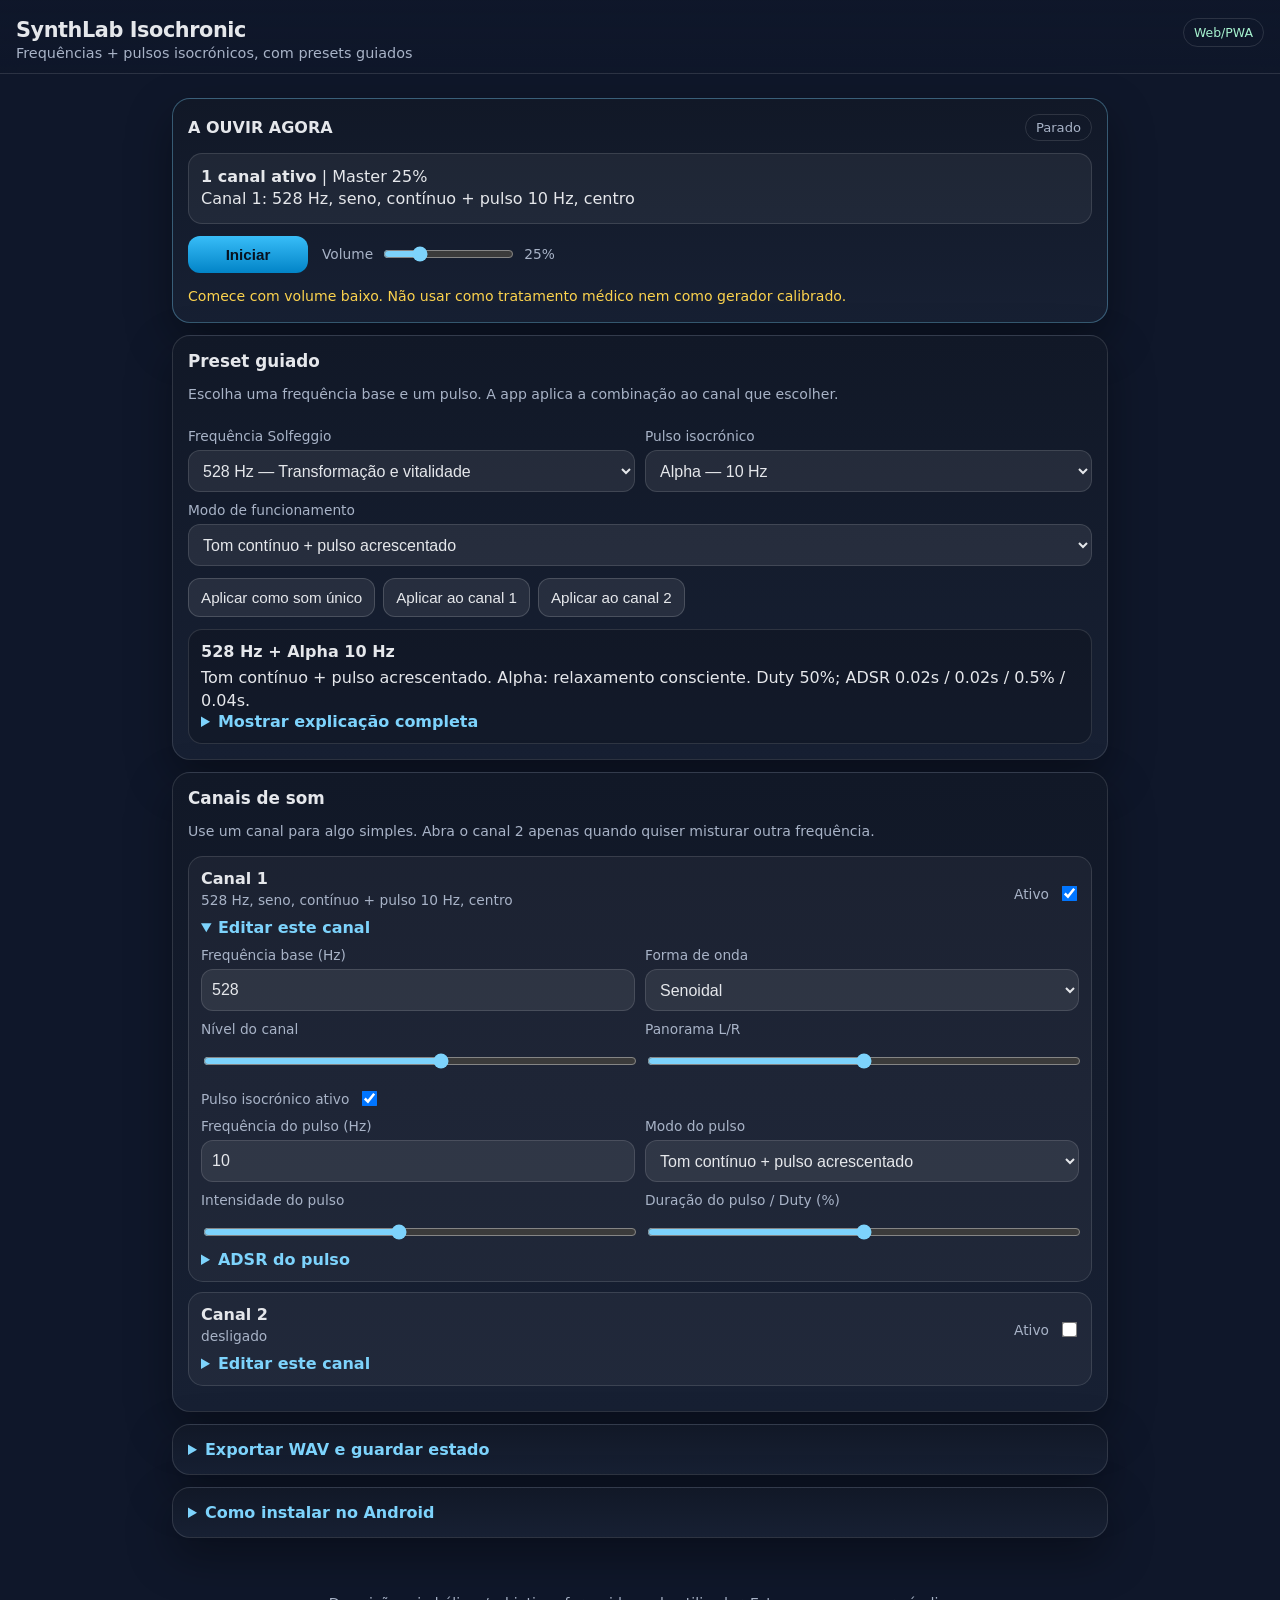
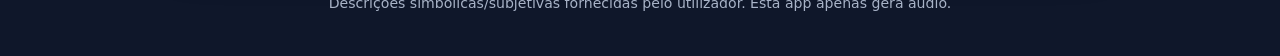
==== SynthLab_Isochronic_PWA_Android_v2/SynthLab_Isochronic_PWA_Android_v2/index.html @ c51f421e "Add files via upload synth1" ====
<!doctype html>
<html lang="pt-PT">
<head>
  <meta charset="utf-8" />
  <meta name="viewport" content="width=device-width, initial-scale=1, viewport-fit=cover" />
  <meta name="theme-color" content="#111827" />
  <meta name="description" content="SynthLab Isochronic PWA v2: gerador leve de frequências, pulsos isocrónicos e presets Solfeggio para Android/Chrome." />
  <link rel="manifest" href="manifest.json" />
  <link rel="icon" href="icons/icon.svg" type="image/svg+xml" />
  <link rel="apple-touch-icon" href="icons/icon-192.png" />
  <title>SynthLab Isochronic</title>
  <link rel="stylesheet" href="style.css" />
</head>
<body>
  <header class="app-header">
    <div>
      <h1>SynthLab Isochronic</h1>
      <p class="subtitle">Frequências + pulsos isocrónicos, com presets guiados</p>
    </div>
    <span class="pill" id="installState">Web/PWA</span>
  </header>

  <main>
    <section class="status-card" aria-live="polite">
      <div class="status-topline">
        <strong>A OUVIR AGORA</strong>
        <span id="engineState" class="state-off">Parado</span>
      </div>
      <div id="nowSummary" class="now-summary">Nenhum som ativo.</div>
      <div class="main-controls">
        <button id="playStop" class="primary">Iniciar</button>
        <label class="inline-control">Volume
          <input id="masterVolume" type="range" min="0" max="100" value="25" />
          <span id="masterLabel">25%</span>
        </label>
      </div>
      <p class="safety-note">Comece com volume baixo. Não usar como tratamento médico nem como gerador calibrado.</p>
    </section>

    <section class="card">
      <h2>Preset guiado</h2>
      <p class="hint">Escolha uma frequência base e um pulso. A app aplica a combinação ao canal que escolher.</p>
      <div class="grid two">
        <label>Frequência Solfeggio
          <select id="baseSelect"></select>
        </label>
        <label>Pulso isocrónico
          <select id="pulseSelect"></select>
        </label>
      </div>
      <label>Modo de funcionamento
        <select id="modeSelect">
          <option value="continuous_plus_pulse">Tom contínuo + pulso acrescentado</option>
          <option value="pulse_base">Pulsar o tom base</option>
        </select>
      </label>
      <div class="button-row">
        <button id="applySingle">Aplicar como som único</button>
        <button id="applyCh1">Aplicar ao canal 1</button>
        <button id="applyCh2">Aplicar ao canal 2</button>
      </div>
      <div class="explain-box">
        <div id="presetTitle" class="preset-title"></div>
        <div id="presetShort" class="preset-short"></div>
        <details>
          <summary>Mostrar explicação completa</summary>
          <p id="presetFull"></p>
        </details>
      </div>
    </section>

    <section class="card">
      <h2>Canais de som</h2>
      <p class="hint">Use um canal para algo simples. Abra o canal 2 apenas quando quiser misturar outra frequência.</p>
      <div id="channels"></div>
    </section>

    <details class="card details-card">
      <summary>Exportar WAV e guardar estado</summary>
      <div class="grid two padded-top">
        <label>Duração WAV (s)
          <input id="wavDuration" type="number" min="1" max="600" step="1" value="30" />
        </label>
        <label>Nome do ficheiro
          <input id="wavName" type="text" value="synthlab_isochronic.wav" />
        </label>
      </div>
      <div class="button-row">
        <button id="exportWav">Exportar WAV</button>
        <button id="saveState">Guardar estado</button>
        <button id="loadState">Carregar estado</button>
      </div>
      <p class="hint">A exportação em telemóveis pode demorar alguns segundos. Para ficheiros longos, use durações moderadas.</p>
    </details>

    <details class="card details-card">
      <summary>Como instalar no Android</summary>
      <ol>
        <li>Aloje estes ficheiros num endereço HTTPS, por exemplo GitHub Pages.</li>
        <li>Abra o link no Chrome do Android.</li>
        <li>Menu ⋮ → <strong>Adicionar ao ecrã principal</strong>.</li>
        <li>Depois de abrir uma vez, a app pode funcionar offline.</li>
      </ol>
      <p class="hint">Abrir só o ficheiro <code>index.html</code> pode tocar som, mas normalmente não ativa PWA/offline completo.</p>
    </details>
  </main>

  <footer>
    <p>Descrições simbólicas/subjetivas fornecidas pelo utilizador. Esta app apenas gera áudio.</p>
  </footer>

  <script src="presets.js"></script>
  <script src="app.js"></script>
</body>
</html>
---- SynthLab_Isochronic_PWA_Android_v2/SynthLab_Isochronic_PWA_Android_v2/style.css ----
:root {
  --bg: #0f172a;
  --card: #111827;
  --card2: #172033;
  --text: #e5e7eb;
  --muted: #a8b3c7;
  --line: rgba(255,255,255,.12);
  --accent: #7dd3fc;
  --accent2: #a7f3d0;
  --warn: #fcd34d;
  --danger: #fb7185;
  --shadow: 0 18px 45px rgba(0,0,0,.35);
  font-family: system-ui, -apple-system, BlinkMacSystemFont, "Segoe UI", sans-serif;
}
* { box-sizing: border-box; }
html, body { margin: 0; padding: 0; background: var(--bg); color: var(--text); }
body { min-height: 100vh; }
.app-header {
  padding: 18px 16px 12px;
  display: flex;
  gap: 12px;
  justify-content: space-between;
  align-items: flex-start;
  position: sticky;
  top: 0;
  z-index: 10;
  background: linear-gradient(180deg, rgba(15,23,42,.98), rgba(15,23,42,.86));
  backdrop-filter: blur(10px);
  border-bottom: 1px solid var(--line);
}
h1 { margin: 0; font-size: 1.3rem; letter-spacing: -.02em; }
.subtitle { margin: 3px 0 0; color: var(--muted); font-size: .9rem; }
.pill {
  border: 1px solid var(--line);
  border-radius: 999px;
  padding: 6px 10px;
  font-size: .78rem;
  color: var(--accent2);
  white-space: nowrap;
}
main { width: min(960px, 100%); margin: 0 auto; padding: 12px; }
.card, .status-card {
  background: linear-gradient(180deg, var(--card), var(--card2));
  border: 1px solid var(--line);
  border-radius: 18px;
  padding: 15px;
  margin: 12px 0;
  box-shadow: var(--shadow);
}
.status-card { border-color: rgba(125, 211, 252, .35); }
.status-topline { display: flex; justify-content: space-between; align-items: center; gap: 10px; }
.state-off, .state-on {
  border-radius: 999px;
  padding: 5px 10px;
  font-size: .82rem;
  border: 1px solid var(--line);
}
.state-off { color: var(--muted); }
.state-on { color: var(--accent2); border-color: rgba(167,243,208,.45); }
.now-summary {
  margin: 12px 0;
  padding: 12px;
  background: rgba(255,255,255,.055);
  border: 1px solid var(--line);
  border-radius: 14px;
  line-height: 1.4;
  min-height: 46px;
}
.main-controls { display: flex; align-items: center; gap: 14px; flex-wrap: wrap; }
button {
  border: 1px solid rgba(255,255,255,.16);
  border-radius: 12px;
  background: rgba(255,255,255,.08);
  color: var(--text);
  padding: 10px 12px;
  font-size: .95rem;
  cursor: pointer;
}
button:active { transform: translateY(1px); }
button.primary {
  background: linear-gradient(180deg, #38bdf8, #0284c7);
  color: #07111e;
  border: 0;
  font-weight: 800;
  min-width: 120px;
}
button.stop {
  background: linear-gradient(180deg, #fda4af, #e11d48);
  color: white;
}
.button-row { display: flex; gap: 8px; flex-wrap: wrap; margin-top: 12px; }
h2 { margin: 0 0 8px; font-size: 1.05rem; }
.hint, .safety-note, footer { color: var(--muted); font-size: .88rem; line-height: 1.4; }
.safety-note { color: var(--warn); margin-bottom: 0; }
.grid { display: grid; gap: 10px; }
.grid.two { grid-template-columns: 1fr 1fr; }
label { display: grid; gap: 6px; color: var(--muted); font-size: .86rem; margin-top: 10px; }
.inline-control { display: flex; align-items: center; gap: 8px; margin: 0; }
input, select {
  width: 100%;
  min-height: 42px;
  border-radius: 12px;
  border: 1px solid var(--line);
  background: rgba(255,255,255,.08);
  color: var(--text);
  padding: 8px 10px;
  font-size: 1rem;
}
select option { color: #111827; }
input[type="range"] { padding: 0; min-height: 32px; accent-color: var(--accent); }
.explain-box {
  margin-top: 12px;
  padding: 12px;
  background: rgba(0,0,0,.18);
  border-radius: 14px;
  border: 1px solid var(--line);
}
.preset-title { font-weight: 800; margin-bottom: 6px; }
.preset-short { color: var(--text); line-height: 1.4; }
details { color: var(--muted); }
details summary { cursor: pointer; color: var(--accent); font-weight: 700; }
details p, details li { line-height: 1.45; }
.channel-card {
  margin: 10px 0;
  padding: 12px;
  border: 1px solid var(--line);
  background: rgba(255,255,255,.045);
  border-radius: 15px;
}
.channel-head { display: flex; align-items: center; justify-content: space-between; gap: 10px; }
.channel-title { font-weight: 800; }
.channel-mini { color: var(--muted); font-size: .86rem; margin-top: 4px; }
.switch-row { display: flex; align-items: center; gap: 10px; }
.switch-row input { width: auto; min-height: auto; transform: scale(1.2); }
.advanced { margin-top: 10px; }
.small-grid { display: grid; grid-template-columns: repeat(2, 1fr); gap: 8px; }
.padded-top { padding-top: 10px; }
code { background: rgba(0,0,0,.3); padding: 2px 5px; border-radius: 6px; }
footer { padding: 18px 12px 28px; text-align: center; }
@media (max-width: 700px) {
  .grid.two, .small-grid { grid-template-columns: 1fr; }
  .app-header { padding-top: calc(14px + env(safe-area-inset-top)); }
  main { padding: 8px; }
  .card, .status-card { border-radius: 16px; padding: 13px; }
  .main-controls { align-items: stretch; }
  .inline-control { width: 100%; }
  h1 { font-size: 1.15rem; }
}
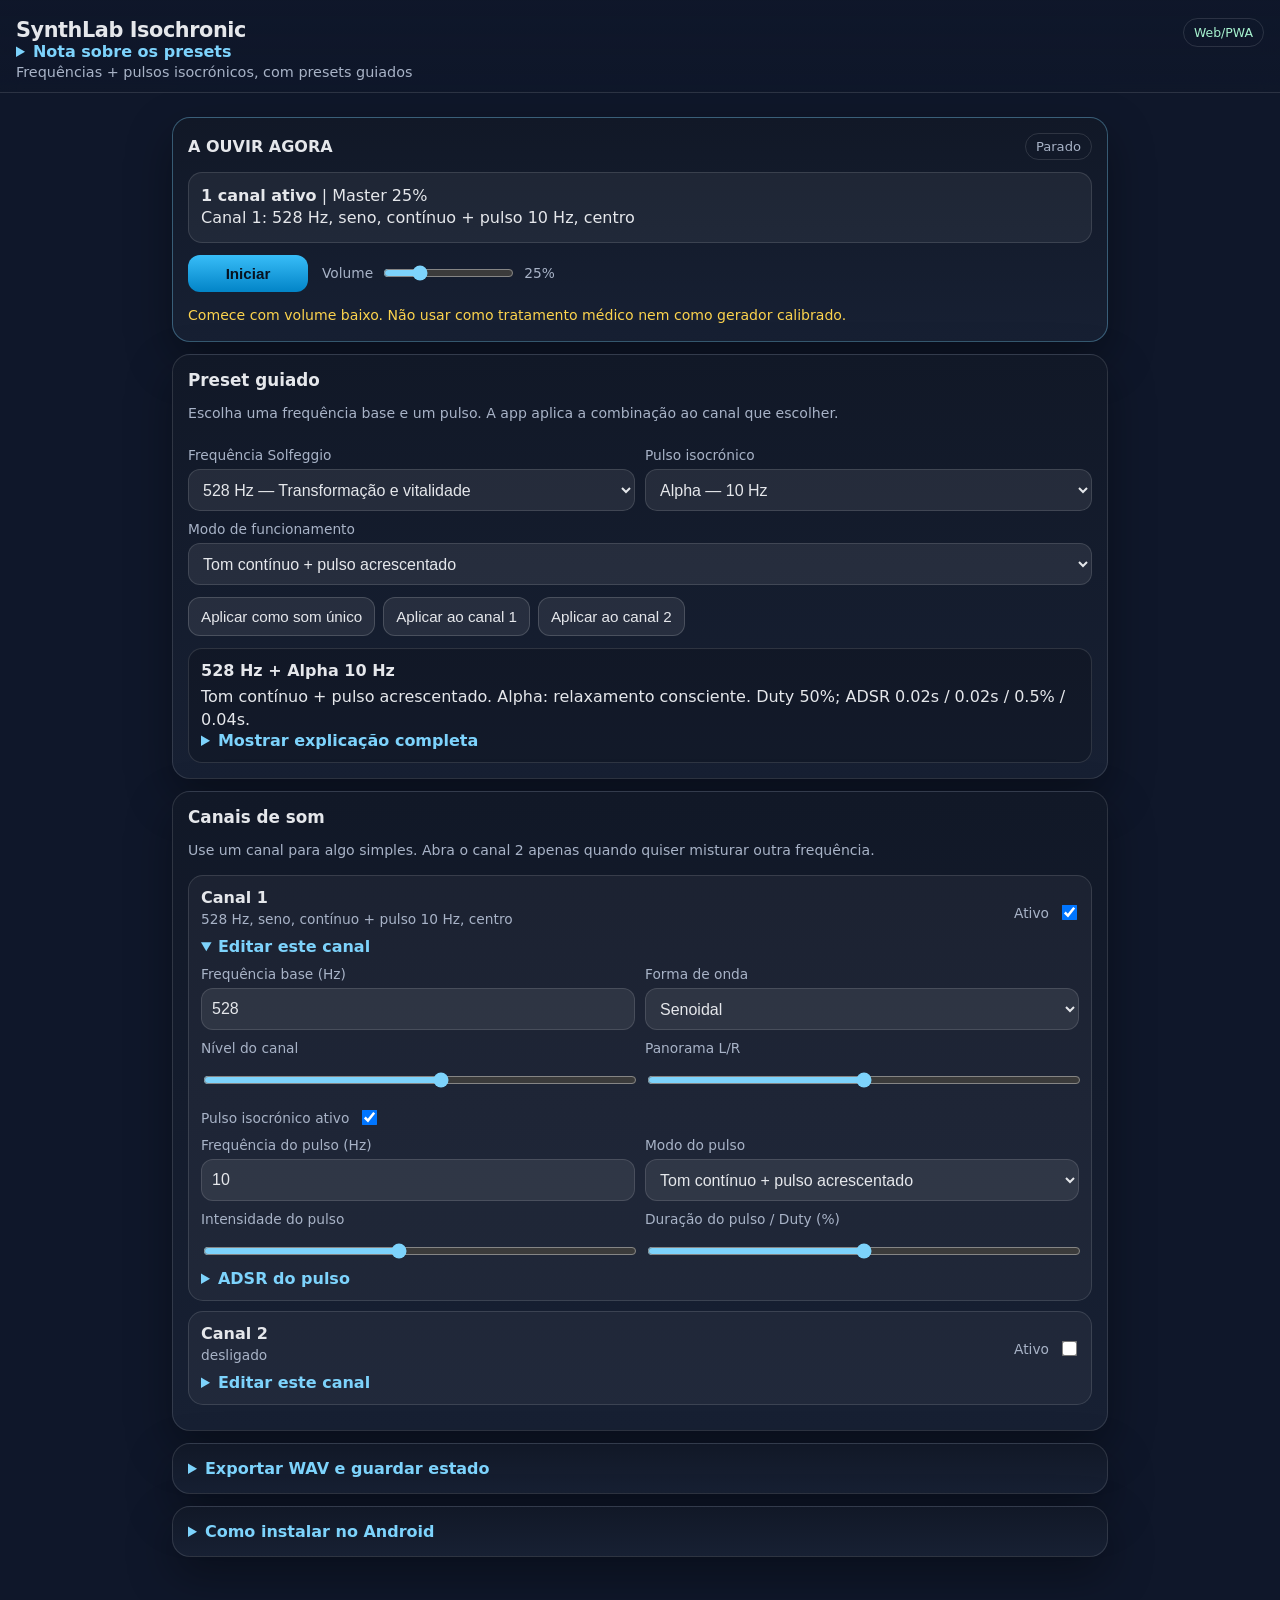
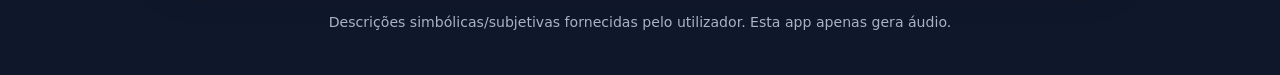
==== commit 1852d586: "Update index.html" ====
--- a/SynthLab_Isochronic_PWA_Android_v2/SynthLab_Isochronic_PWA_Android_v2/index.html
+++ b/SynthLab_Isochronic_PWA_Android_v2/SynthLab_Isochronic_PWA_Android_v2/index.html
@@ -15,6 +15,15 @@
   <header class="app-header">
     <div>
       <h1>SynthLab Isochronic</h1>
+      <details class="notice">
+  <summary>Nota sobre os presets</summary>
+  <p>
+    Os presets Solfeggio/isocrónicos são mapeamentos simbólicos, subjetivos e experimentais.
+    A aplicação gera áudio para exploração sonora, relaxamento e meditação.
+    Não é um dispositivo médico, não diagnostica, não trata, não cura e não previne doenças.
+    Use volume baixo e interrompa a utilização se sentir desconforto.
+  </p>
+</details>
       <p class="subtitle">Frequências + pulsos isocrónicos, com presets guiados</p>
     </div>
     <span class="pill" id="installState">Web/PWA</span>
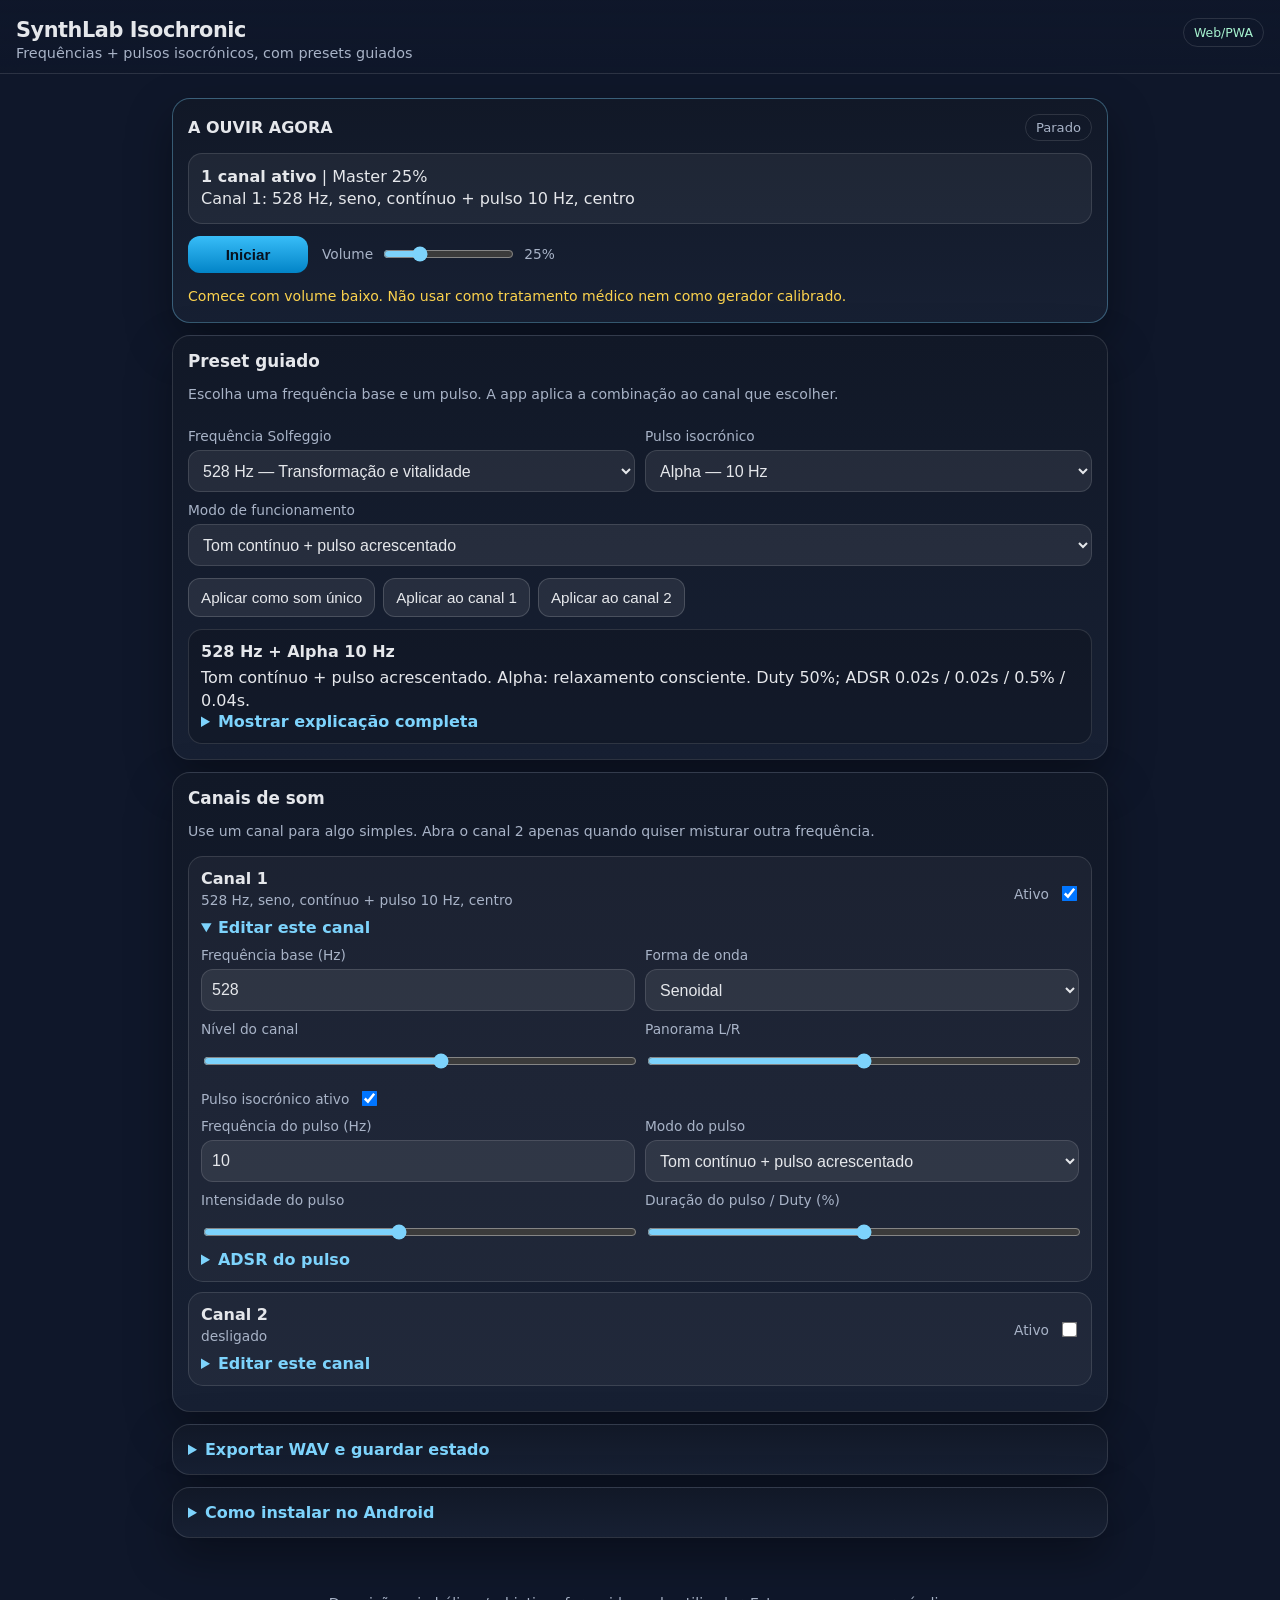
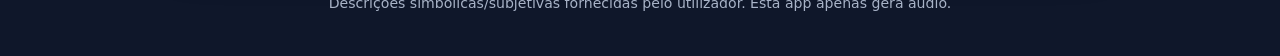
==== commit d006888d: "Add files via upload" ====
--- a/SynthLab_Isochronic_PWA_Android_v2/SynthLab_Isochronic_PWA_Android_v2/index.html
+++ b/SynthLab_Isochronic_PWA_Android_v2/SynthLab_Isochronic_PWA_Android_v2/index.html
@@ -15,15 +15,6 @@
   <header class="app-header">
     <div>
       <h1>SynthLab Isochronic</h1>
-      <details class="notice">
-  <summary>Nota sobre os presets</summary>
-  <p>
-    Os presets Solfeggio/isocrónicos são mapeamentos simbólicos, subjetivos e experimentais.
-    A aplicação gera áudio para exploração sonora, relaxamento e meditação.
-    Não é um dispositivo médico, não diagnostica, não trata, não cura e não previne doenças.
-    Use volume baixo e interrompa a utilização se sentir desconforto.
-  </p>
-</details>
       <p class="subtitle">Frequências + pulsos isocrónicos, com presets guiados</p>
     </div>
     <span class="pill" id="installState">Web/PWA</span>
